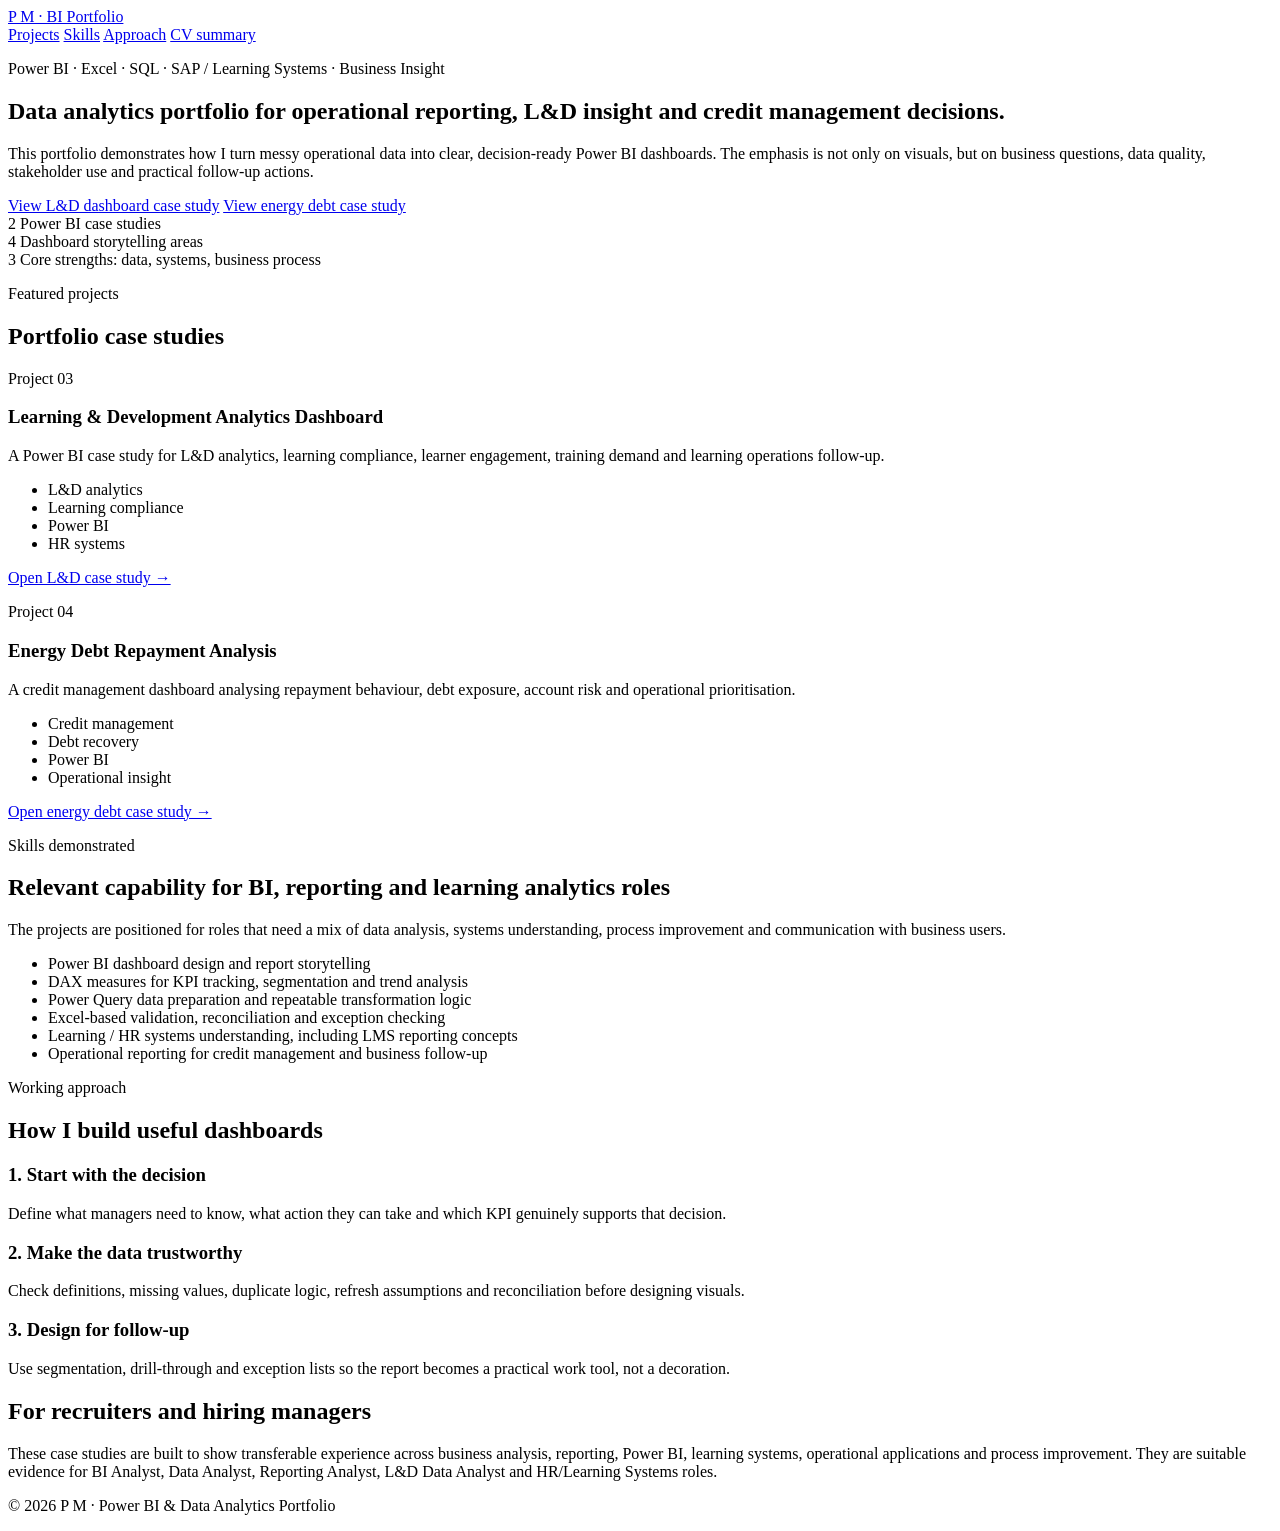
==== index.html @ 16611820 "Add portfolio landing page" ====
<!doctype html>
<html lang="en-GB">
<head>
  <meta charset="utf-8">
  <meta name="viewport" content="width=device-width, initial-scale=1">
  <title>P M | Power BI & Data Analytics Portfolio</title>
  <meta name="description" content="Power BI and data analytics portfolio focused on L&D analytics, credit management, operational insight and business reporting.">
  <link rel="stylesheet" href="assets/styles.css">
</head>
<body>
  <header class="site-header">
    <nav class="nav wrap">
      <a class="brand" href="index.html">P M · BI Portfolio</a>
      <div class="nav-links">
        <a href="#projects">Projects</a>
        <a href="#skills">Skills</a>
        <a href="#approach">Approach</a>
        <a href="docs/portfolio-cv-summary.md">CV summary</a>
      </div>
    </nav>
  </header>

  <main>
    <section class="hero wrap">
      <p class="eyebrow">Power BI · Excel · SQL · SAP / Learning Systems · Business Insight</p>
      <h1>Data analytics portfolio for operational reporting, L&D insight and credit management decisions.</h1>
      <p class="lead">
        This portfolio demonstrates how I turn messy operational data into clear, decision-ready Power BI dashboards.
        The emphasis is not only on visuals, but on business questions, data quality, stakeholder use and practical follow-up actions.
      </p>
      <div class="hero-actions">
        <a class="button primary" href="learning-analytics.html">View L&D dashboard case study</a>
        <a class="button" href="energy-debt-repayment.html">View energy debt case study</a>
      </div>
    </section>

    <section class="wrap section stats-grid" aria-label="Portfolio highlights">
      <article class="stat-card">
        <span class="stat-number">2</span>
        <span class="stat-label">Power BI case studies</span>
      </article>
      <article class="stat-card">
        <span class="stat-number">4</span>
        <span class="stat-label">Dashboard storytelling areas</span>
      </article>
      <article class="stat-card">
        <span class="stat-number">3</span>
        <span class="stat-label">Core strengths: data, systems, business process</span>
      </article>
    </section>

    <section id="projects" class="wrap section">
      <div class="section-heading">
        <p class="eyebrow">Featured projects</p>
        <h2>Portfolio case studies</h2>
      </div>
      <div class="project-grid">
        <article class="project-card">
          <p class="project-number">Project 03</p>
          <h3>Learning & Development Analytics Dashboard</h3>
          <p>
            A Power BI case study for L&D analytics, learning compliance, learner engagement,
            training demand and learning operations follow-up.
          </p>
          <ul class="tag-list">
            <li>L&D analytics</li><li>Learning compliance</li><li>Power BI</li><li>HR systems</li>
          </ul>
          <a class="text-link" href="learning-analytics.html">Open L&D case study →</a>
        </article>

        <article class="project-card">
          <p class="project-number">Project 04</p>
          <h3>Energy Debt Repayment Analysis</h3>
          <p>
            A credit management dashboard analysing repayment behaviour, debt exposure,
            account risk and operational prioritisation.
          </p>
          <ul class="tag-list">
            <li>Credit management</li><li>Debt recovery</li><li>Power BI</li><li>Operational insight</li>
          </ul>
          <a class="text-link" href="energy-debt-repayment.html">Open energy debt case study →</a>
        </article>
      </div>
    </section>

    <section id="skills" class="wrap section split">
      <div>
        <p class="eyebrow">Skills demonstrated</p>
        <h2>Relevant capability for BI, reporting and learning analytics roles</h2>
        <p>
          The projects are positioned for roles that need a mix of data analysis, systems understanding,
          process improvement and communication with business users.
        </p>
      </div>
      <div class="panel">
        <ul class="check-list">
          <li>Power BI dashboard design and report storytelling</li>
          <li>DAX measures for KPI tracking, segmentation and trend analysis</li>
          <li>Power Query data preparation and repeatable transformation logic</li>
          <li>Excel-based validation, reconciliation and exception checking</li>
          <li>Learning / HR systems understanding, including LMS reporting concepts</li>
          <li>Operational reporting for credit management and business follow-up</li>
        </ul>
      </div>
    </section>

    <section id="approach" class="wrap section">
      <div class="section-heading">
        <p class="eyebrow">Working approach</p>
        <h2>How I build useful dashboards</h2>
      </div>
      <div class="method-grid">
        <article>
          <h3>1. Start with the decision</h3>
          <p>Define what managers need to know, what action they can take and which KPI genuinely supports that decision.</p>
        </article>
        <article>
          <h3>2. Make the data trustworthy</h3>
          <p>Check definitions, missing values, duplicate logic, refresh assumptions and reconciliation before designing visuals.</p>
        </article>
        <article>
          <h3>3. Design for follow-up</h3>
          <p>Use segmentation, drill-through and exception lists so the report becomes a practical work tool, not a decoration.</p>
        </article>
      </div>
    </section>

    <section class="wrap section callout">
      <h2>For recruiters and hiring managers</h2>
      <p>
        These case studies are built to show transferable experience across business analysis, reporting,
        Power BI, learning systems, operational applications and process improvement. They are suitable
        evidence for BI Analyst, Data Analyst, Reporting Analyst, L&D Data Analyst and HR/Learning Systems roles.
      </p>
    </section>
  </main>

  <footer class="footer wrap">
    <p>© 2026 P M · Power BI & Data Analytics Portfolio</p>
  </footer>
</body>
</html>
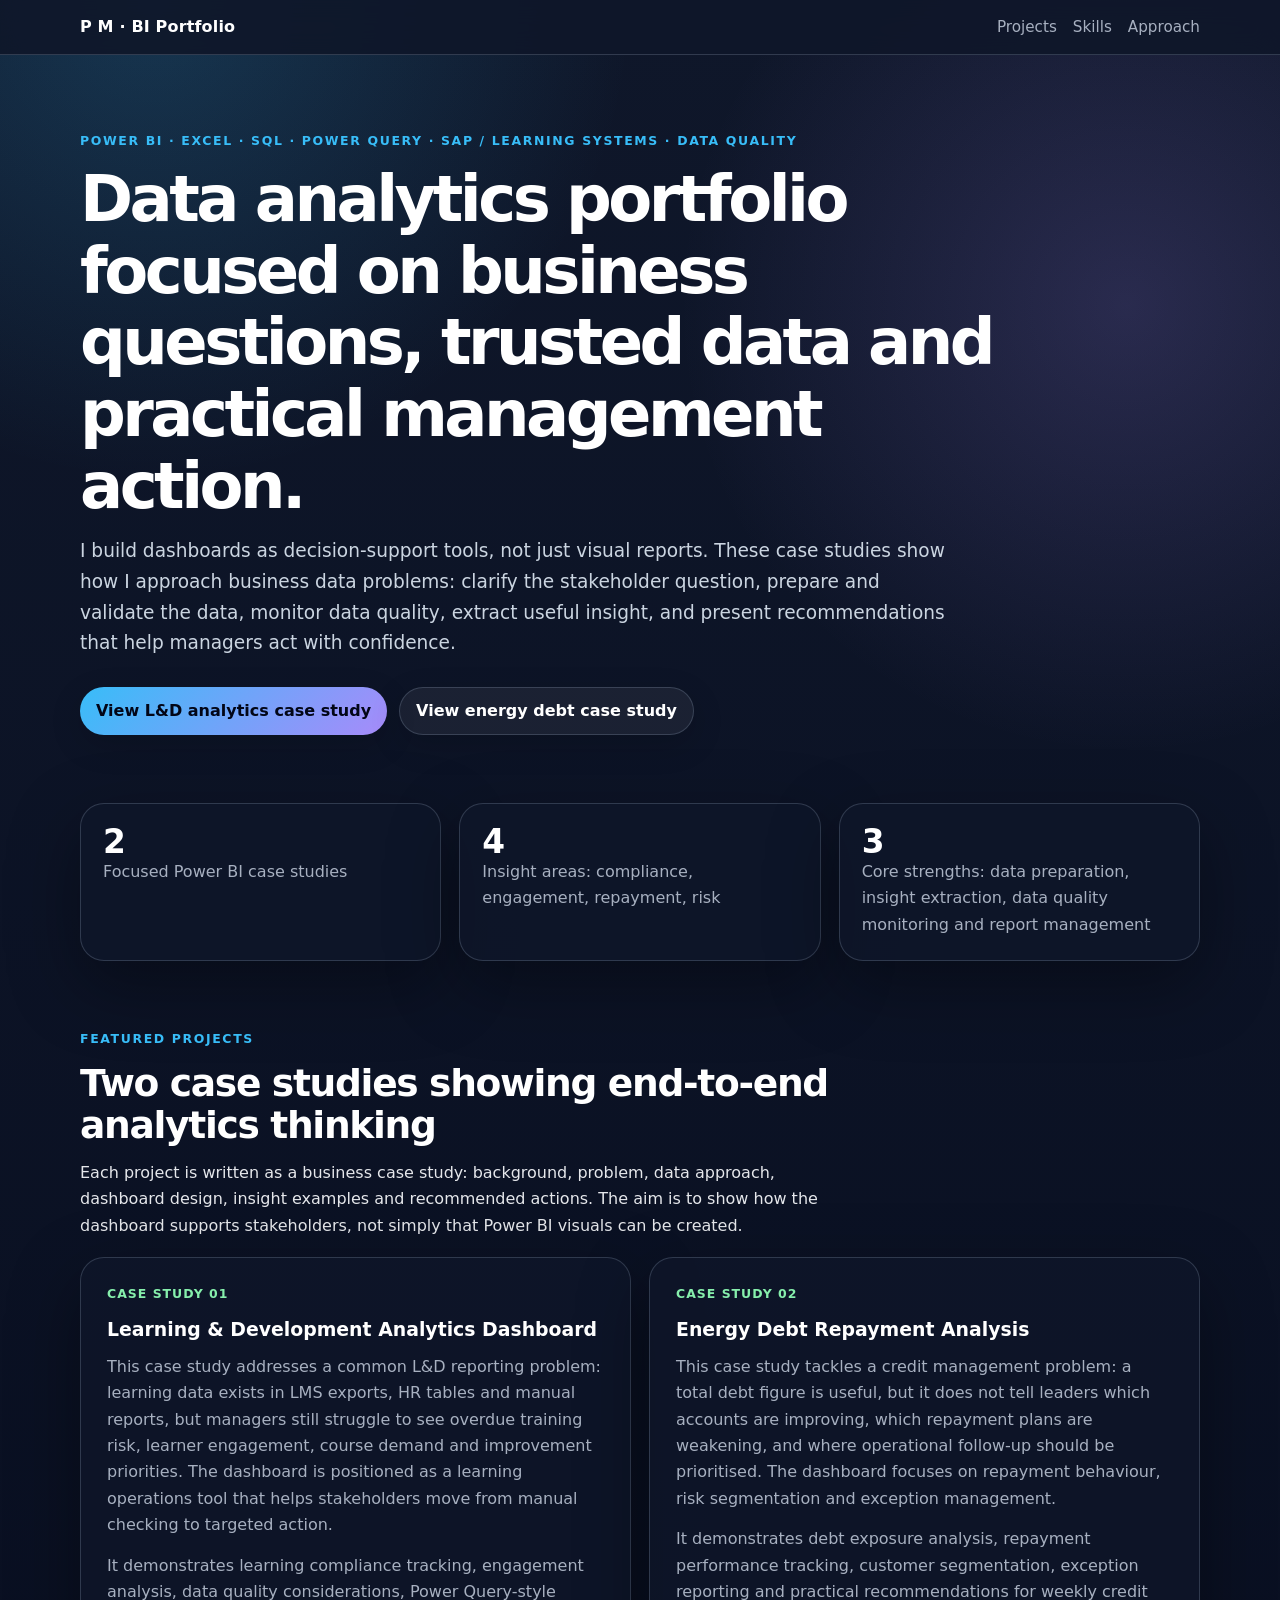
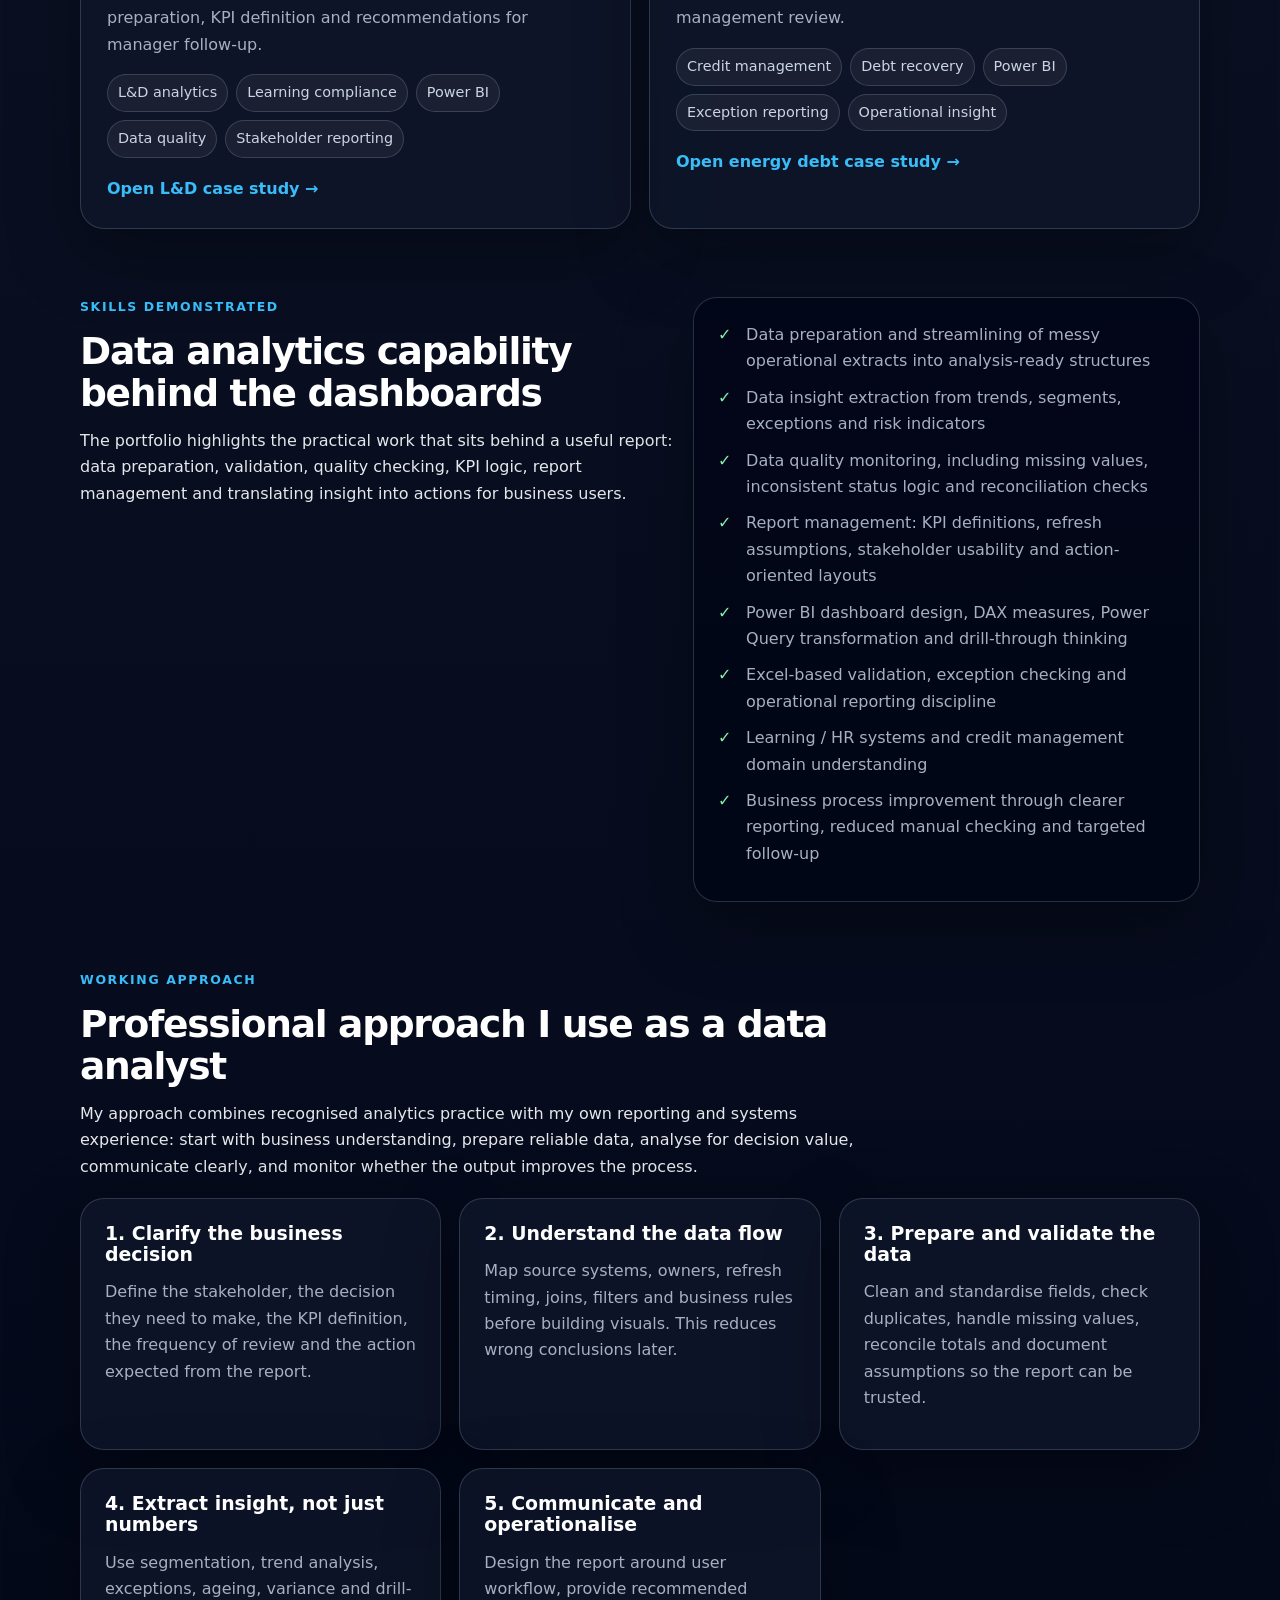
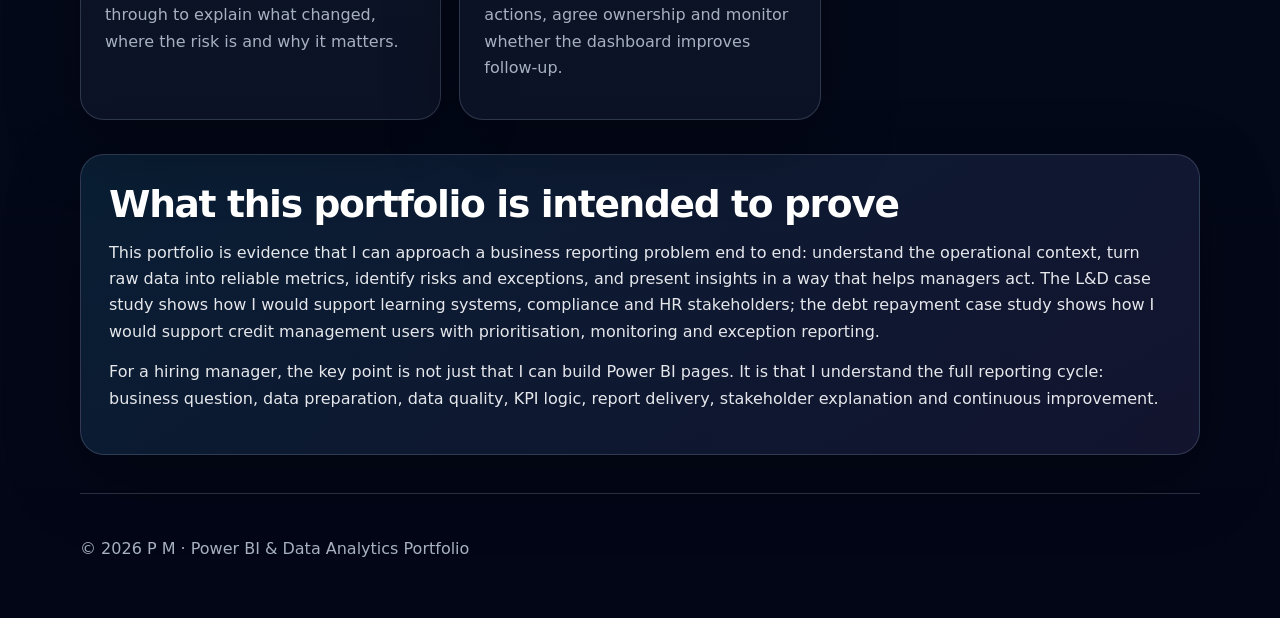
==== commit e72a4c2b: "Improve portfolio positioning and data professional wording" ====
--- a/index.html
+++ b/index.html
@@ -4,7 +4,7 @@
   <meta charset="utf-8">
   <meta name="viewport" content="width=device-width, initial-scale=1">
   <title>P M | Power BI & Data Analytics Portfolio</title>
-  <meta name="description" content="Power BI and data analytics portfolio focused on L&D analytics, credit management, operational insight and business reporting.">
+  <meta name="description" content="Power BI and data analytics portfolio showing data preparation, data quality monitoring, insight extraction, reporting automation and stakeholder-focused business analysis.">
   <link rel="stylesheet" href="assets/styles.css">
 </head>
 <body>
@@ -15,21 +15,21 @@
         <a href="#projects">Projects</a>
         <a href="#skills">Skills</a>
         <a href="#approach">Approach</a>
-        <a href="docs/portfolio-cv-summary.md">CV summary</a>
       </div>
     </nav>
   </header>
 
   <main>
     <section class="hero wrap">
-      <p class="eyebrow">Power BI · Excel · SQL · SAP / Learning Systems · Business Insight</p>
-      <h1>Data analytics portfolio for operational reporting, L&D insight and credit management decisions.</h1>
+      <p class="eyebrow">Power BI · Excel · SQL · Power Query · SAP / Learning Systems · Data Quality</p>
+      <h1>Data analytics portfolio focused on business questions, trusted data and practical management action.</h1>
       <p class="lead">
-        This portfolio demonstrates how I turn messy operational data into clear, decision-ready Power BI dashboards.
-        The emphasis is not only on visuals, but on business questions, data quality, stakeholder use and practical follow-up actions.
+        I build dashboards as decision-support tools, not just visual reports. These case studies show how I approach
+        business data problems: clarify the stakeholder question, prepare and validate the data, monitor data quality,
+        extract useful insight, and present recommendations that help managers act with confidence.
       </p>
       <div class="hero-actions">
-        <a class="button primary" href="learning-analytics.html">View L&D dashboard case study</a>
+        <a class="button primary" href="learning-analytics.html">View L&D analytics case study</a>
         <a class="button" href="energy-debt-repayment.html">View energy debt case study</a>
       </div>
     </section>
@@ -37,46 +37,62 @@
     <section class="wrap section stats-grid" aria-label="Portfolio highlights">
       <article class="stat-card">
         <span class="stat-number">2</span>
-        <span class="stat-label">Power BI case studies</span>
+        <span class="stat-label">Focused Power BI case studies</span>
       </article>
       <article class="stat-card">
         <span class="stat-number">4</span>
-        <span class="stat-label">Dashboard storytelling areas</span>
+        <span class="stat-label">Insight areas: compliance, engagement, repayment, risk</span>
       </article>
       <article class="stat-card">
         <span class="stat-number">3</span>
-        <span class="stat-label">Core strengths: data, systems, business process</span>
+        <span class="stat-label">Core strengths: data preparation, insight extraction, data quality monitoring and report management</span>
       </article>
     </section>
 
     <section id="projects" class="wrap section">
       <div class="section-heading">
         <p class="eyebrow">Featured projects</p>
-        <h2>Portfolio case studies</h2>
+        <h2>Two case studies showing end-to-end analytics thinking</h2>
+        <p>
+          Each project is written as a business case study: background, problem, data approach, dashboard design,
+          insight examples and recommended actions. The aim is to show how the dashboard supports stakeholders,
+          not simply that Power BI visuals can be created.
+        </p>
       </div>
       <div class="project-grid">
         <article class="project-card">
-          <p class="project-number">Project 03</p>
+          <p class="project-number">Case study 01</p>
           <h3>Learning & Development Analytics Dashboard</h3>
           <p>
-            A Power BI case study for L&D analytics, learning compliance, learner engagement,
-            training demand and learning operations follow-up.
+            This case study addresses a common L&D reporting problem: learning data exists in LMS exports,
+            HR tables and manual reports, but managers still struggle to see overdue training risk, learner engagement,
+            course demand and improvement priorities. The dashboard is positioned as a learning operations tool that
+            helps stakeholders move from manual checking to targeted action.
+          </p>
+          <p>
+            It demonstrates learning compliance tracking, engagement analysis, data quality considerations,
+            Power Query-style preparation, KPI definition and recommendations for manager follow-up.
           </p>
           <ul class="tag-list">
-            <li>L&D analytics</li><li>Learning compliance</li><li>Power BI</li><li>HR systems</li>
+            <li>L&D analytics</li><li>Learning compliance</li><li>Power BI</li><li>Data quality</li><li>Stakeholder reporting</li>
           </ul>
           <a class="text-link" href="learning-analytics.html">Open L&D case study →</a>
         </article>
 
         <article class="project-card">
-          <p class="project-number">Project 04</p>
+          <p class="project-number">Case study 02</p>
           <h3>Energy Debt Repayment Analysis</h3>
           <p>
-            A credit management dashboard analysing repayment behaviour, debt exposure,
-            account risk and operational prioritisation.
+            This case study tackles a credit management problem: a total debt figure is useful, but it does not tell
+            leaders which accounts are improving, which repayment plans are weakening, and where operational follow-up
+            should be prioritised. The dashboard focuses on repayment behaviour, risk segmentation and exception management.
+          </p>
+          <p>
+            It demonstrates debt exposure analysis, repayment performance tracking, customer segmentation,
+            exception reporting and practical recommendations for weekly credit management review.
           </p>
           <ul class="tag-list">
-            <li>Credit management</li><li>Debt recovery</li><li>Power BI</li><li>Operational insight</li>
+            <li>Credit management</li><li>Debt recovery</li><li>Power BI</li><li>Exception reporting</li><li>Operational insight</li>
           </ul>
           <a class="text-link" href="energy-debt-repayment.html">Open energy debt case study →</a>
         </article>
@@ -86,20 +102,22 @@
     <section id="skills" class="wrap section split">
       <div>
         <p class="eyebrow">Skills demonstrated</p>
-        <h2>Relevant capability for BI, reporting and learning analytics roles</h2>
+        <h2>Data analytics capability behind the dashboards</h2>
         <p>
-          The projects are positioned for roles that need a mix of data analysis, systems understanding,
-          process improvement and communication with business users.
+          The portfolio highlights the practical work that sits behind a useful report: data preparation,
+          validation, quality checking, KPI logic, report management and translating insight into actions for business users.
         </p>
       </div>
       <div class="panel">
         <ul class="check-list">
-          <li>Power BI dashboard design and report storytelling</li>
-          <li>DAX measures for KPI tracking, segmentation and trend analysis</li>
-          <li>Power Query data preparation and repeatable transformation logic</li>
-          <li>Excel-based validation, reconciliation and exception checking</li>
-          <li>Learning / HR systems understanding, including LMS reporting concepts</li>
-          <li>Operational reporting for credit management and business follow-up</li>
+          <li>Data preparation and streamlining of messy operational extracts into analysis-ready structures</li>
+          <li>Data insight extraction from trends, segments, exceptions and risk indicators</li>
+          <li>Data quality monitoring, including missing values, inconsistent status logic and reconciliation checks</li>
+          <li>Report management: KPI definitions, refresh assumptions, stakeholder usability and action-oriented layouts</li>
+          <li>Power BI dashboard design, DAX measures, Power Query transformation and drill-through thinking</li>
+          <li>Excel-based validation, exception checking and operational reporting discipline</li>
+          <li>Learning / HR systems and credit management domain understanding</li>
+          <li>Business process improvement through clearer reporting, reduced manual checking and targeted follow-up</li>
         </ul>
       </div>
     </section>
@@ -107,30 +125,47 @@
     <section id="approach" class="wrap section">
       <div class="section-heading">
         <p class="eyebrow">Working approach</p>
-        <h2>How I build useful dashboards</h2>
+        <h2>Professional approach I use as a data analyst</h2>
+        <p>
+          My approach combines recognised analytics practice with my own reporting and systems experience: start with business understanding,
+          prepare reliable data, analyse for decision value, communicate clearly, and monitor whether the output improves the process.
+        </p>
       </div>
       <div class="method-grid">
         <article>
-          <h3>1. Start with the decision</h3>
-          <p>Define what managers need to know, what action they can take and which KPI genuinely supports that decision.</p>
+          <h3>1. Clarify the business decision</h3>
+          <p>Define the stakeholder, the decision they need to make, the KPI definition, the frequency of review and the action expected from the report.</p>
         </article>
         <article>
-          <h3>2. Make the data trustworthy</h3>
-          <p>Check definitions, missing values, duplicate logic, refresh assumptions and reconciliation before designing visuals.</p>
+          <h3>2. Understand the data flow</h3>
+          <p>Map source systems, owners, refresh timing, joins, filters and business rules before building visuals. This reduces wrong conclusions later.</p>
         </article>
         <article>
-          <h3>3. Design for follow-up</h3>
-          <p>Use segmentation, drill-through and exception lists so the report becomes a practical work tool, not a decoration.</p>
+          <h3>3. Prepare and validate the data</h3>
+          <p>Clean and standardise fields, check duplicates, handle missing values, reconcile totals and document assumptions so the report can be trusted.</p>
+        </article>
+        <article>
+          <h3>4. Extract insight, not just numbers</h3>
+          <p>Use segmentation, trend analysis, exceptions, ageing, variance and drill-through to explain what changed, where the risk is and why it matters.</p>
+        </article>
+        <article>
+          <h3>5. Communicate and operationalise</h3>
+          <p>Design the report around user workflow, provide recommended actions, agree ownership and monitor whether the dashboard improves follow-up.</p>
         </article>
       </div>
     </section>
 
     <section class="wrap section callout">
-      <h2>For recruiters and hiring managers</h2>
+      <h2>What this portfolio is intended to prove</h2>
       <p>
-        These case studies are built to show transferable experience across business analysis, reporting,
-        Power BI, learning systems, operational applications and process improvement. They are suitable
-        evidence for BI Analyst, Data Analyst, Reporting Analyst, L&D Data Analyst and HR/Learning Systems roles.
+        This portfolio is evidence that I can approach a business reporting problem end to end: understand the operational context,
+        turn raw data into reliable metrics, identify risks and exceptions, and present insights in a way that helps managers act.
+        The L&D case study shows how I would support learning systems, compliance and HR stakeholders; the debt repayment case study
+        shows how I would support credit management users with prioritisation, monitoring and exception reporting.
+      </p>
+      <p>
+        For a hiring manager, the key point is not just that I can build Power BI pages. It is that I understand the full reporting cycle:
+        business question, data preparation, data quality, KPI logic, report delivery, stakeholder explanation and continuous improvement.
       </p>
     </section>
   </main>
--- a/assets/styles.css
+++ b/assets/styles.css
@@ -0,0 +1,275 @@
+:root {
+  --bg: #0f172a;
+  --bg-soft: #111827;
+  --card: rgba(15, 23, 42, 0.78);
+  --card-strong: rgba(2, 6, 23, 0.88);
+  --text: #e5e7eb;
+  --muted: #a7b0c0;
+  --line: rgba(148, 163, 184, 0.26);
+  --accent: #38bdf8;
+  --accent-2: #a78bfa;
+  --success: #86efac;
+  --shadow: 0 24px 70px rgba(0, 0, 0, 0.35);
+}
+
+* { box-sizing: border-box; }
+
+html { scroll-behavior: smooth; }
+
+body {
+  margin: 0;
+  min-height: 100vh;
+  font-family: Inter, ui-sans-serif, system-ui, -apple-system, BlinkMacSystemFont, "Segoe UI", sans-serif;
+  background:
+    radial-gradient(circle at 12% 0%, rgba(56, 189, 248, 0.19), transparent 30rem),
+    radial-gradient(circle at 88% 8%, rgba(167, 139, 250, 0.18), transparent 28rem),
+    linear-gradient(180deg, #0f172a 0%, #020617 100%);
+  color: var(--text);
+  line-height: 1.65;
+}
+
+a { color: var(--accent); text-decoration: none; }
+a:hover { text-decoration: underline; }
+
+.wrap { width: min(1120px, calc(100% - 32px)); margin: 0 auto; }
+
+.site-header {
+  position: sticky;
+  top: 0;
+  z-index: 20;
+  background: rgba(15, 23, 42, 0.9);
+  backdrop-filter: blur(12px);
+  border-bottom: 1px solid var(--line);
+}
+
+.nav {
+  display: flex;
+  align-items: center;
+  justify-content: space-between;
+  gap: 16px;
+  padding: 14px 0;
+}
+
+.brand {
+  color: #fff;
+  font-weight: 850;
+  letter-spacing: 0.01em;
+}
+
+.nav-links {
+  display: flex;
+  align-items: center;
+  gap: 16px;
+  flex-wrap: wrap;
+}
+
+.nav-links a {
+  color: var(--muted);
+  font-size: 0.95rem;
+}
+
+.hero {
+  padding: 76px 0 34px;
+}
+
+.eyebrow {
+  margin: 0 0 12px;
+  color: var(--accent);
+  font-size: 0.78rem;
+  font-weight: 800;
+  letter-spacing: 0.13em;
+  text-transform: uppercase;
+}
+
+h1, h2, h3 {
+  margin: 0 0 14px;
+  line-height: 1.12;
+  color: #fff;
+}
+
+h1 {
+  max-width: 980px;
+  font-size: clamp(2.15rem, 5vw, 4.4rem);
+  letter-spacing: -0.055em;
+}
+
+h2 {
+  font-size: clamp(1.55rem, 3vw, 2.35rem);
+  letter-spacing: -0.035em;
+}
+
+h3 { font-size: 1.18rem; }
+
+p { margin: 0 0 14px; }
+
+.lead {
+  max-width: 880px;
+  color: #cbd5e1;
+  font-size: 1.16rem;
+}
+
+.hero-actions {
+  display: flex;
+  gap: 12px;
+  flex-wrap: wrap;
+  margin-top: 28px;
+}
+
+.button {
+  display: inline-flex;
+  align-items: center;
+  justify-content: center;
+  min-height: 44px;
+  padding: 10px 16px;
+  border: 1px solid var(--line);
+  border-radius: 999px;
+  background: rgba(255, 255, 255, 0.06);
+  color: #fff;
+  font-weight: 760;
+  box-shadow: 0 10px 32px rgba(0, 0, 0, 0.16);
+}
+
+.button.primary {
+  border: 0;
+  color: #020617;
+  background: linear-gradient(135deg, var(--accent), var(--accent-2));
+}
+
+.section { padding: 34px 0; }
+
+.section-heading { max-width: 780px; margin-bottom: 18px; }
+
+.stats-grid,
+.project-grid,
+.method-grid,
+.split {
+  display: grid;
+  gap: 18px;
+}
+
+.stats-grid { grid-template-columns: repeat(3, 1fr); }
+.project-grid { grid-template-columns: repeat(2, 1fr); }
+.method-grid { grid-template-columns: repeat(3, 1fr); }
+.split { grid-template-columns: 1.08fr 0.92fr; align-items: start; }
+.split.reverse { grid-template-columns: 0.92fr 1.08fr; }
+
+.stat-card,
+.project-card,
+.method-grid article,
+.panel,
+.callout {
+  border: 1px solid var(--line);
+  border-radius: 24px;
+  background: var(--card);
+  box-shadow: var(--shadow);
+}
+
+.stat-card { padding: 22px; }
+.project-card { padding: 26px; }
+.method-grid article { padding: 24px; }
+.panel { padding: 24px; background: var(--card-strong); }
+.callout { padding: 28px; background: linear-gradient(135deg, rgba(56, 189, 248, 0.12), rgba(167, 139, 250, 0.1)); }
+
+.stat-number {
+  display: block;
+  color: #fff;
+  font-size: 2.05rem;
+  font-weight: 900;
+  line-height: 1;
+}
+
+.stat-label,
+.note,
+.project-card p,
+.method-grid p,
+.panel p,
+li {
+  color: var(--muted);
+}
+
+.project-number {
+  color: var(--success) !important;
+  font-weight: 800;
+  letter-spacing: 0.08em;
+  text-transform: uppercase;
+  font-size: 0.78rem;
+}
+
+.tag-list {
+  display: flex;
+  flex-wrap: wrap;
+  gap: 8px;
+  list-style: none;
+  padding: 0;
+  margin: 16px 0 18px;
+}
+
+.tag-list li {
+  padding: 6px 10px;
+  border: 1px solid var(--line);
+  border-radius: 999px;
+  background: rgba(255, 255, 255, 0.055);
+  color: #cbd5e1;
+  font-size: 0.9rem;
+}
+
+.text-link { font-weight: 800; }
+
+.check-list { padding-left: 0; list-style: none; margin: 0; }
+.check-list li {
+  position: relative;
+  padding-left: 28px;
+  margin-bottom: 10px;
+}
+.check-list li::before {
+  content: "✓";
+  position: absolute;
+  left: 0;
+  top: 0;
+  color: var(--success);
+  font-weight: 900;
+}
+
+.report-frame {
+  width: 100%;
+  aspect-ratio: 16 / 9;
+  border: 1px solid var(--line);
+  border-radius: 24px;
+  overflow: hidden;
+  background: #020617;
+  box-shadow: var(--shadow);
+}
+
+.report-frame iframe { width: 100%; height: 100%; border: 0; }
+
+.table-wrap {
+  overflow-x: auto;
+  border: 1px solid var(--line);
+  border-radius: 22px;
+  background: var(--card);
+  box-shadow: var(--shadow);
+}
+
+table { width: 100%; border-collapse: collapse; min-width: 760px; }
+th, td { padding: 14px 16px; border-bottom: 1px solid var(--line); text-align: left; vertical-align: top; }
+th { color: #fff; background: rgba(255, 255, 255, 0.065); }
+td { color: var(--muted); }
+tr:last-child td { border-bottom: 0; }
+
+.footer {
+  padding: 42px 0;
+  margin-top: 38px;
+  border-top: 1px solid var(--line);
+  color: var(--muted);
+}
+
+@media (max-width: 840px) {
+  .nav { align-items: flex-start; flex-direction: column; }
+  .hero { padding-top: 48px; }
+  .stats-grid,
+  .project-grid,
+  .method-grid,
+  .split,
+  .split.reverse { grid-template-columns: 1fr; }
+  h1 { letter-spacing: -0.04em; }
+}
